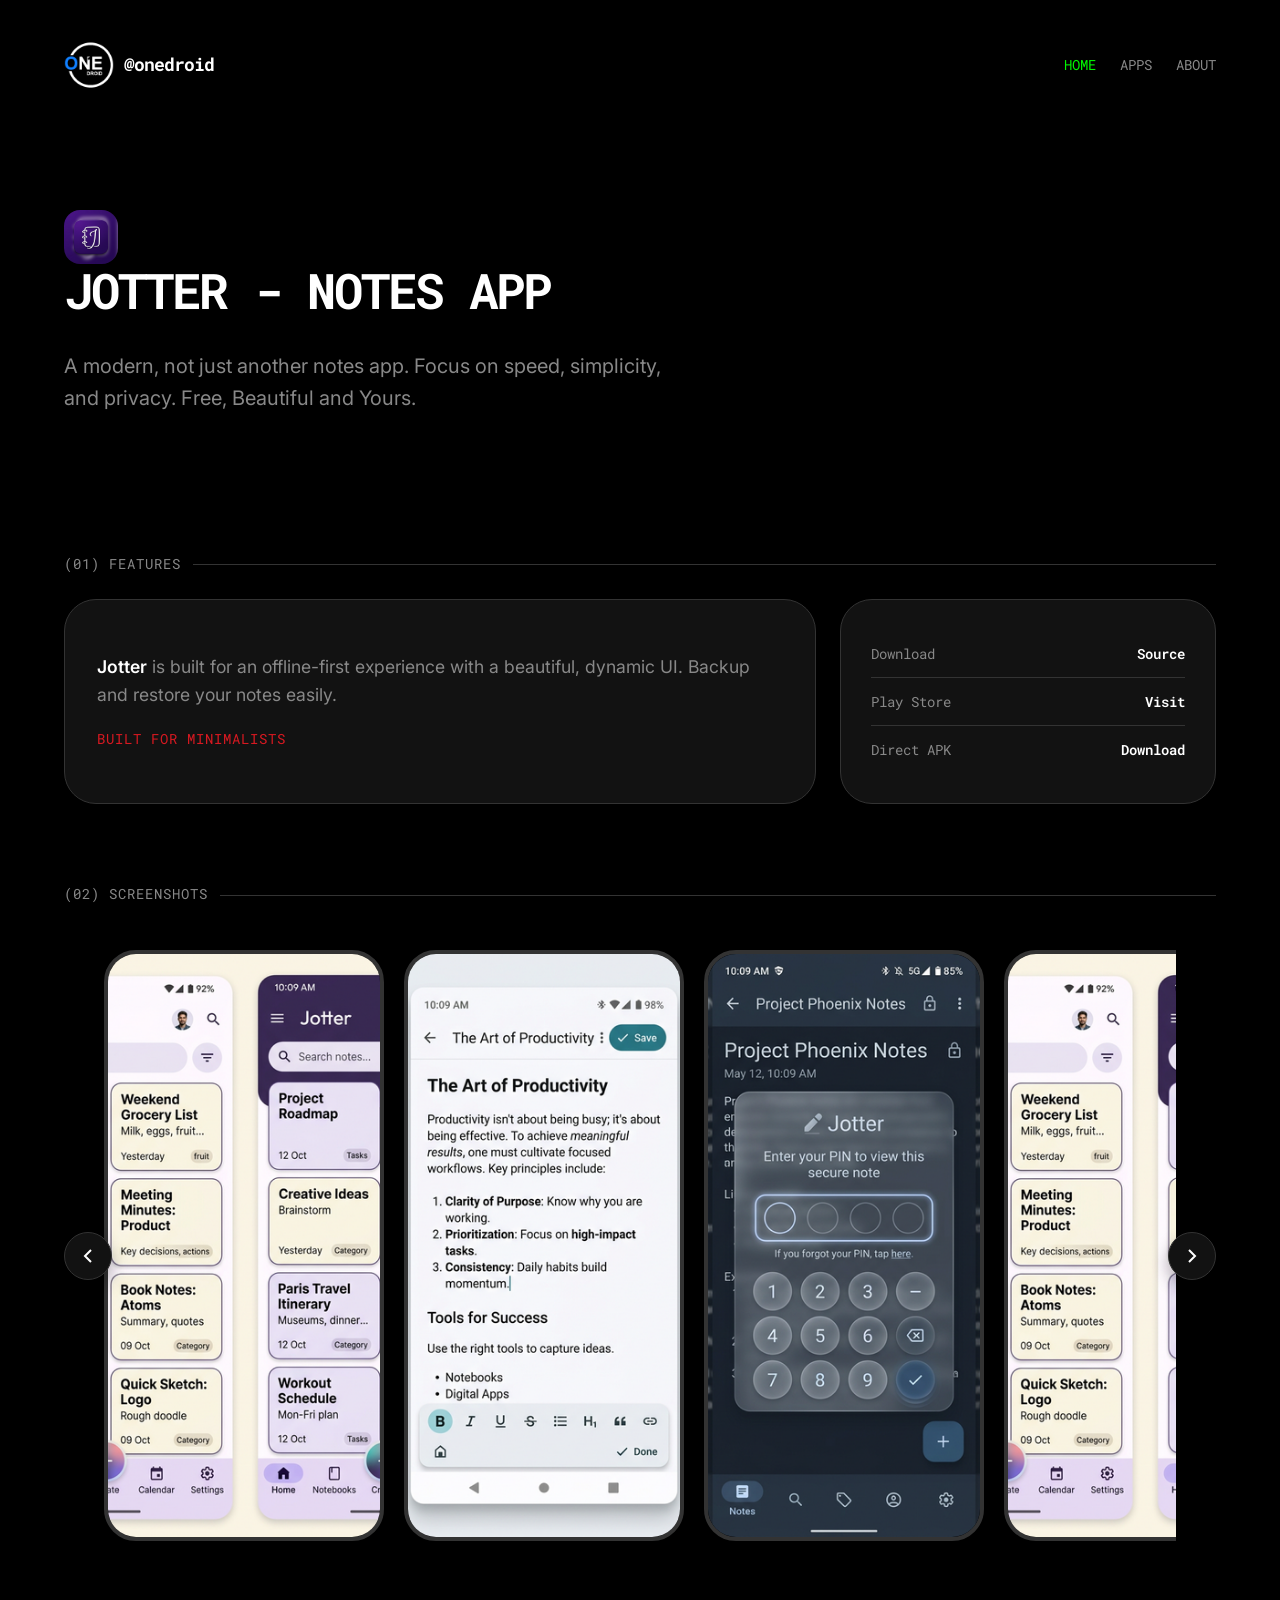
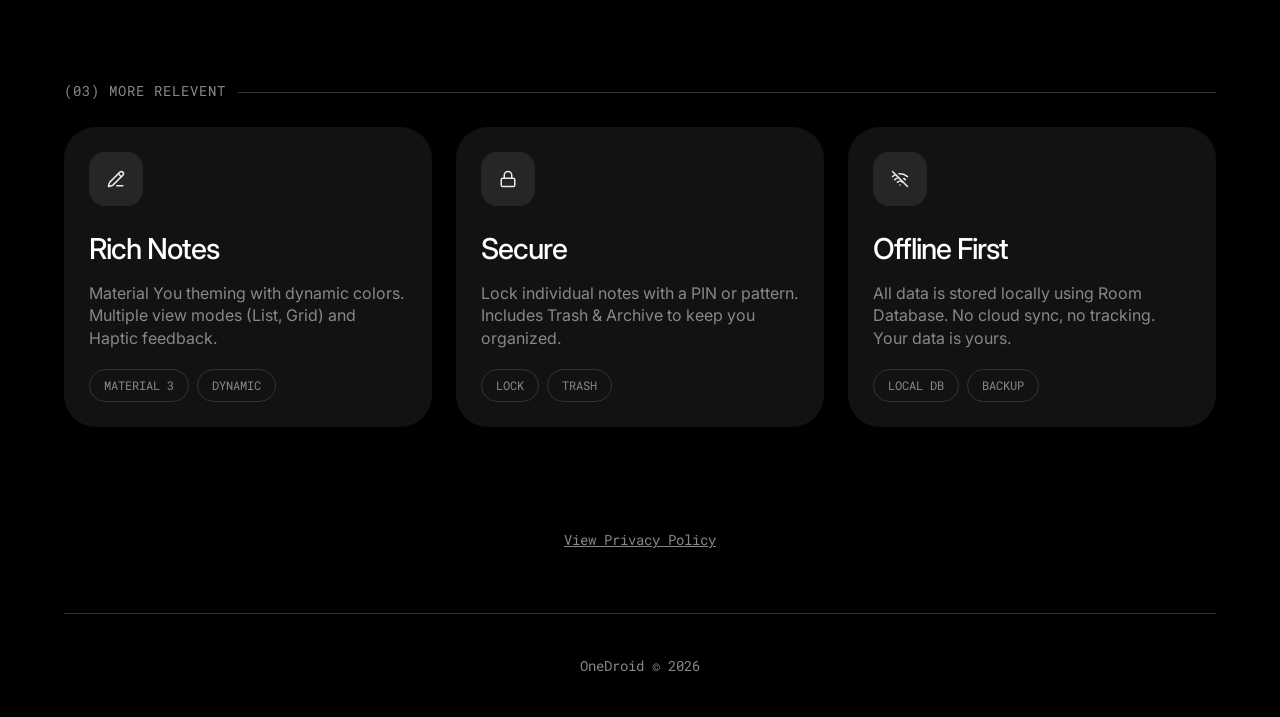
==== Jotter/index.html @ 7e1bf83a "Add Jotter landing pages, assets & styles Introduce the Jotter project website: add main Jotter inde" ====
<!DOCTYPE html>
<html lang="en">

<head>
    <meta charset="UTF-8">
    <meta name="viewport" content="width=device-width, initial-scale=1.0">
    <meta name="description" content="Jotter - A modern, open-source offline-first note-taking app.">
    <title>Jotter | Open Apps Labs</title>

    <link rel="stylesheet" href="../css/global.css">
    <link rel="icon" type="image/svg+xml" href="../icons/code-xml.svg">

    <link
        href="https://fonts.googleapis.com/css2?family=Inter:wght@400;600&family=Roboto+Mono:wght@400;500;700&display=swap"
        rel="stylesheet">
    <script src="../js/components.js" defer></script>

    <style>
        .jotter-specs {
            display: grid;
            grid-template-columns: 2fr 1fr;
            gap: 24px;
        }

        .privacy-link-wrapper {
            margin-bottom: 60px;
            text-align: center;
        }

        .privacy-link {
            font-family: var(--font-mono);
            color: var(--text-secondary);
            font-size: .85rem;
            text-decoration: underline;
            transition: color .2s;
        }

        .privacy-link:hover {
            color: var(--text-primary);
        }

        @media(max-width: 768px) {
            .jotter-specs {
                grid-template-columns: 1fr;
            }

            h1 {
                font-size: 2.8rem;
            }
        }

        /* Screenshots Section */
        .screenshots-section {
            margin-bottom: 100px;
            position: relative;
        }

        .screenshot-carousel-wrapper {
            position: relative;
            padding: 0 40px;
            /* Space for arrows */
        }

        .screenshot-carousel {
            display: flex;
            overflow-x: auto;
            gap: 20px;
            padding: 20px 0 40px;
            scroll-snap-type: x mandatory;
            scrollbar-width: none;
            -ms-overflow-style: none;
            scroll-behavior: smooth;
        }

        .screenshot-carousel::-webkit-scrollbar {
            display: none;
        }

        .screenshot-item {
            flex: 0 0 280px;
            aspect-ratio: 9 / 19;
            scroll-snap-align: start;
            border-radius: 32px;
            overflow: hidden;
            border: 4px solid var(--border-color);
            transition: all 0.4s cubic-bezier(0.4, 0, 0.2, 1);
            background: #000;
            position: relative;
        }

        .screenshot-item:hover {
            transform: translateY(-12px) scale(1.02);
            border-color: var(--text-primary);
            box-shadow: 0 30px 60px rgba(0, 0, 0, 0.6);
        }

        .screenshot-item img {
            width: 100%;
            height: 100%;
            object-fit: cover;
            display: block;
        }

        /* Mobile Adjustments */
        @media(max-width: 768px) {
            .screenshot-carousel-wrapper {
                padding: 0;
            }

            .screenshot-item {
                flex: 0 0 220px;
            }

            .screenshot-nav {
                display: none;
            }
        }

        /* Navigation Arrows */
        .screenshot-nav {
            position: absolute;
            top: 50%;
            left: 0;
            right: 0;
            transform: translateY(-50%);
            display: flex;
            justify-content: space-between;
            pointer-events: none;
            z-index: 10;
        }

        .nav-btn {
            background: var(--card-bg);
            border: 1px solid var(--border-color);
            color: var(--text-primary);
            width: 48px;
            height: 48px;
            border-radius: 50%;
            display: flex;
            align-items: center;
            justify-content: center;
            cursor: pointer;
            transition: all 0.3s ease;
            pointer-events: auto;
            box-shadow: 0 8px 16px rgba(0, 0, 0, 0.3);
        }

        .nav-btn:hover {
            background: var(--text-primary);
            color: var(--bg-color);
            transform: scale(1.1);
        }

        .nav-btn svg {
            width: 24px;
            height: 24px;
            stroke: currentColor;
            fill: none;
            stroke-width: 2;
        }

        /* Lightbox Modal */
        .lightbox {
            display: none;
            position: fixed;
            top: 0;
            left: 0;
            width: 100%;
            height: 100%;
            background: rgba(0, 0, 0, 0.95);
            z-index: 2000;
            justify-content: center;
            align-items: center;
            backdrop-filter: blur(10px);
            cursor: zoom-out;
            opacity: 0;
            transition: opacity 0.3s ease;
        }

        .lightbox.active {
            display: flex;
            opacity: 1;
        }

        .lightbox-content {
            max-width: 90%;
            max-height: 90vh;
            border-radius: 20px;
            box-shadow: 0 0 50px rgba(0, 0, 0, 0.5);
            transform: scale(0.9);
            transition: transform 0.3s cubic-bezier(0.4, 0, 0.2, 1);
            cursor: default;
        }

        .lightbox.active .lightbox-content {
            transform: scale(1);
        }

        .screenshot-item {
            cursor: zoom-in;
        }
    </style>
</head>

<body>
    <div class="container">
        <site-nav root="../"></site-nav>

        <header class="hero">

            <img src="../assets/jotter-icon.png" alt="Jotter App Icon" class="app-icon">

            <h1>Jotter - Notes app</h1>
            <p>
                A modern, <span class="love">not</span> just another notes app.
                Focus on speed, simplicity, and privacy.
                Free, Beautiful and Yours.
            </p>

        </header>

        <div class="section-label" id="features">(01) FEATURES</div>


        <div class="info-grid jotter-specs">
            <div class="glass-panel">
                <p class="bio-text">
                    <strong>Jotter</strong> is built for an offline-first experience with a
                    beautiful, dynamic UI.
                    Backup and restore your notes easily.
                </p>
                <p class="bio-sub">Built for Minimalists</p>
            </div>

            <div class="glass-panel" style="padding: 30px">
                <div class="stack-list">
                    <div class="stack-item"><span>Download</span><span>Source</span></div>
                    <div class="stack-item"><span>Play Store</span><span><a
                                href="https://play.google.com/store/apps/details?id=com.openappslabs.jotter"
                                target="_blank">Visit</a></span>
                    </div>
                    <div class="stack-item"><span>Direct APK</span><span><a
                                href="https://github.com/OpenAppsLabs/Jotter/releases/latest/download/app-release.apk"
                                target="_blank">Download</a></span>
                    </div>
                </div>
            </div>
        </div>



        <div class="section-label" id="screenshots">(02) SCREENSHOTS</div>

        <section class="screenshots-section">
            <div class="screenshot-carousel-wrapper">
                <div class="screenshot-nav">
                    <button class="nav-btn" id="shotPrev" aria-label="Previous">
                        <svg viewBox="0 0 24 24">
                            <path d="m15 18-6-6 6-6" />
                        </svg>
                    </button>
                    <button class="nav-btn" id="shotNext" aria-label="Next">
                        <svg viewBox="0 0 24 24">
                            <path d="m9 18 6-6-6-6" />
                        </svg>
                    </button>
                </div>
                <div class="screenshot-carousel" id="shotCarousel">
                    <div class="screenshot-item">
                        <img src="./screenshots/notes_list.png" alt="Notes List Screen">
                    </div>
                    <div class="screenshot-item">
                        <img src="./screenshots/note_editor.png" alt="Note Editor Screen">
                    </div>
                    <div class="screenshot-item">
                        <img src="./screenshots/lock_screen.png" alt="Secure Lock Screen">
                    </div>
                    <div class="screenshot-item">
                        <img src="./screenshots/notes_list.png" alt="Notes Grid View">
                    </div>
                </div>
            </div>
        </section>

        <div class="section-label" id="specs">(03) More Relevent </div>
        <div class="bento-grid">
            <article class="widget">
                <div>
                    <div class="widget-header">
                        <div class="app-icon">
                            <img src="../icons/pencil-line.svg" alt="Edit Icon">
                        </div>
                    </div>
                    <h3>Rich Notes</h3>
                    <p>Material You theming with dynamic colors. Multiple view modes (List, Grid)
                        and Haptic feedback.</p>
                </div>
                <div class="feature-pills">
                    <span class="pill">MATERIAL 3</span>
                    <span class="pill">DYNAMIC</span>
                </div>
            </article>

            <article class="widget">
                <div>
                    <div class="widget-header">
                        <div class="app-icon">
                            <img src="../icons/lock.svg" alt="Lock Icon">
                        </div>
                    </div>
                    <h3>Secure</h3>
                    <p>Lock individual notes with a PIN or pattern. Includes Trash & Archive to keep
                        you organized.</p>
                </div>
                <div class="feature-pills">
                    <span class="pill">LOCK</span>
                    <span class="pill">TRASH</span>
                </div>
            </article>

            <article class="widget">
                <div>
                    <div class="widget-header">
                        <div class="app-icon">
                            <img src="../icons/wifi-off.svg" alt="Offline Icon">
                        </div>
                    </div>
                    <h3>Offline First</h3>
                    <p>All data is stored locally using Room Database. No cloud sync, no tracking.
                        Your data is yours.</p>
                </div>
                <div class="feature-pills">
                    <span class="pill">LOCAL DB</span>
                    <span class="pill">BACKUP</span>
                </div>
            </article>
        </div>

        <div class="privacy-link-wrapper">
            <a href="./privacy" class="privacy-link">View Privacy Policy</a>
        </div>

        <site-footer></site-footer>
    </div>

    <!-- Lightbox -->
    <div class="lightbox" id="lightbox">
        <img class="lightbox-content" id="lightboxImg" src="" alt="Enlarged Screenshot">
    </div>

    <script>
                const carousel = documen            rousel');
                         ent.getElementById('shotPrev');
                const ne            entById('shotNext');

                if (carouse               const scrollAmou                       prevBtn.addEventLis                                                ({ left: -scrollAmount, behavior: 'smooth' });
                                         nextBtn.addEventListener('click', (                           carousel.scrollBy({ left: scrollAmount,                                    });
                          tbox Logic
                               ementById('lightbox');
                con                    ('lightboxImg');
                const shotItems = document.quer                mg')                Each(item => {
                        ite                                                lightboxImg.src = item.src;
                       x.cl                           dobody.style.overflow = 'hidden'; // Prevent scroll
                        });
                });

                lightbox.addEventListener('click', () => {
                        lightbox.classList.remove('active');
                        document.body.style.overflow = 'auto'; // Re-enable scroll
                });
    </script>
</body>

</html>
---- css/global.css ----
/* src/styles/global.css */

/* =========================================
   1. VARIABLES & THEME
   ========================================= */
:root {
  /* Default (Dark Mode) */
  --bg-color: #000000;
  --card-bg: #121212;
  --text-primary: #ffffff;
  --text-secondary: #888888;
  --accent-red: #d71921;
  --accent-green: #00f700;
  --border-color: #333333;

  --radius-large: 32px;
  --radius-small: 100px;

  --font-mono: 'Roboto Mono', monospace;
  --font-sans: 'Inter', sans-serif;
}

/* Light Mode Overrides */
:root.light-theme {
  --bg-color: #ffffff;
  --card-bg: #f4f4f5;
  --text-primary: #18181b;
  --text-secondary: #71717a;
  --border-color: #e4e4e7;
}

/* =========================================
   2. RESET & GLOBAL
   ========================================= */
* {
  box-sizing: border-box;
  margin: 0;
  padding: 0;
}

html {
  scroll-behavior: smooth;
}

body {
  background-color: var(--bg-color);
  color: var(--text-primary);
  font-family: var(--font-sans);
  line-height: 1.6;
  -webkit-font-smoothing: antialiased;
  transition: background-color 0.3s ease, color 0.3s ease;
}

a {
  text-decoration: none;
  color: inherit;
}

ul {
  list-style: none;
}

/* =========================================
   3. LAYOUT UTILITIES
   ========================================= */
.container {
  max-width: 1200px;
  margin: 0 auto;
  padding: 0 24px;
  display: flex;
  flex-direction: column;
  min-height: 100vh;
}

/* =========================================
   4. NAVBAR
   ========================================= */
nav {
  padding: 40px 0;
  display: flex;
  justify-content: space-between;
  align-items: center;
}

.logo {
  font-family: var(--font-mono);
  font-weight: 700;
  font-size: 1.1rem;
  letter-spacing: -1px;
  display: flex;
  align-items: center;
  gap: 10px;
  color: var(--text-primary);
}

.logo svg {
  width: 20px;
  height: 20px;
}

.nav-links {
  display: flex;
  gap: 24px;
  align-items: center;
  font-family: var(--font-mono);
  font-size: 0.9rem;
  color: var(--text-secondary);
}

.nav-links a:hover {
  color: var(--text-primary);
  text-decoration: underline;
}

#theme-toggle {
  background: none;
  border: none;
  cursor: pointer;
  padding: 4px;
  color: var(--text-secondary);
  display: flex;
  align-items: center;
  transition: color 0.3s ease;
}

#theme-toggle:hover {
  color: var(--text-primary);
}

/* =========================================
   5. HERO SECTION
   ========================================= */
.hero {
  padding: 80px 0 100px;
  max-width: 900px;
}

h1 {
  font-family: var(--font-mono);
  font-size: clamp(2.5rem, 3.8vw, 4rem);
  margin-bottom: 32px;
  text-transform: uppercase;
  line-height: 1.1;
  letter-spacing: -2px;
  color: var(--text-primary);
}

.hero p {
  font-size: 1.25rem;
  color: var(--text-secondary);
  max-width: 600px;
  margin-bottom: 40px;
}

.green {
  color: var(--accent-green);
}

/* =========================================
   6. BUTTONS
   ========================================= */
.btn-group {
  display: flex;
  gap: 16px;
  flex-wrap: wrap;
}

.btn {
  display: inline-flex;
  align-items: center;
  justify-content: center;
  gap: 10px;
  padding: 16px 32px;
  border-radius: var(--radius-small);
  font-family: var(--font-mono);
  font-weight: 500;
  font-size: 0.9rem;
  transition: all 0.3s ease;
  cursor: pointer;
  border: 1px solid var(--text-primary);
}

.btn-solid {
  background-color: var(--text-primary);
  color: var(--bg-color);
}

.btn-solid:hover {
  background-color: var(--accent-green);
  border-color: var(--accent-green);
  color: var(--text-primary);
}

.btn-outline {
  background: transparent;
  color: var(--text-primary);
  border-color: var(--border-color);
}

.btn-outline:hover {
  border-color: var(--text-primary);
}

/* =========================================
   7. BENTO GRID & WIDGETS
   ========================================= */
.section-label {
  font-family: var(--font-mono);
  color: var(--text-secondary);
  margin-bottom: 24px;
  display: flex;
  align-items: center;
  gap: 12px;
  font-size: 0.85rem;
  text-transform: uppercase;
  letter-spacing: 1px;
}

.section-label::after {
  content: '';
  flex-grow: 1;
  height: 1px;
  background: var(--border-color);
}

.bento-grid {
  display: grid;
  grid-template-columns: repeat(auto-fit, minmax(300px, 1fr));
  gap: 24px;
  margin-bottom: 100px;
}

.last {
  margin-bottom: 100px !important;
}
/* Projects Carousel */
.carousel-wrapper {
  position: relative;
  margin-bottom: 80px;
  padding: 0 30px;
  /* Shrink from sides */
}

.projects-carousel {
  display: flex;
  overflow-x: auto;
  gap: 24px;
  padding-bottom: 10px;
  padding-top: 10px;
  scroll-snap-type: x mandatory;
  scrollbar-width: none;
  /* Firefox */
  -ms-overflow-style: none;
  /* IE/Edge */
  scroll-behavior: smooth;
}

.projects-carousel::-webkit-scrollbar {
  display: none;
  /* Chrome/Safari */
}

.projects-carousel .widget-link {
  flex: 0 0 calc(33.333% - 16px);
  min-width: 300px;
  scroll-snap-align: start;
}

/* Arrows */
.carousel-nav {
  position: absolute;
  top: 50%;
  left: 5px;
  right: 5px;
  transform: translateY(-50%);
  display: flex;
  justify-content: space-between;
  pointer-events: none;
  /* Allow clicking through the container */
  z-index: 10;
  padding: 0 5px;
}

.arrow-btn {
  background: var(--card-bg);
  border: 1px solid var(--border-color);
  color: var(--text-primary);
  width: 44px;
  height: 44px;
  border-radius: 50%;
  display: flex;
  align-items: center;
  justify-content: center;
  cursor: pointer;
  transition: all 0.3s cubic-bezier(0.4, 0, 0.2, 1);
  pointer-events: auto;
  /* Re-enable pointer events for buttons */
  box-shadow: 0 4px 12px rgba(0, 0, 0, 0.3);
}

#prevBtn {
  transform: translateX(-100%);
}

#nextBtn {
  transform: translateX(100%);
}

.arrow-btn:hover {
  background: var(--text-primary);
  color: var(--bg-color);
  border-color: var(--text-primary);
  transform: scale(1.1);
}

#prevBtn:hover {
  transform: translateX(-100%) scale(1.1);
}

#nextBtn:hover {
  transform: translateX(100%) scale(1.1);
}

.arrow-btn svg {
  width: 24px;
  height: 24px;
  stroke: currentColor;
}

@media (max-width: 1024px) {
  .projects-carousel .widget-link {
    flex: 0 0 calc(50% - 12px);
  }
}

@media (max-width: 768px) {
  .projects-carousel .widget-link {
    flex: 0 0 100%;
  }

  .carousel-nav {
    display: none;
    /* Hide arrows on mobile as touch swiping is better */
  }

  .carousel-wrapper {
    margin-bottom: 60px;
  }
}

.widget-link {
  text-decoration: none;
  color: inherit;
  display: block;
  height: 100%;
}

.widget {
  background-color: var(--card-bg);
  border-radius: var(--radius-large);
  padding: 24px;
  /* Reduced from 32px */
  display: flex;
  flex-direction: column;
  justify-content: space-between;
  min-height: 300px;
  /* Reduced from 350px */
  transition: transform 0.3s ease, background-color 0.3s ease;
  height: 100%;
  border: 1px solid transparent;
}

.widget:hover {
  transform: translateY(-5px);
  background-color: var(--border-color);
}

.widget-header {
  display: flex;
  justify-content: space-between;
  margin-bottom: 20px;
}

.app-icon {
  width: 54px;
  height: 54px;
  background: #262626;
  border-radius: 16px;
  display: flex;
  align-items: center;
  justify-content: center;
  font-size: 24px;
  color: var(--text-primary);
}

:root.light-theme .app-icon {
  background: #e4e4e7;
}

.app-icon img {
  width: 28px;
  height: 28px;
  display: block;
}

.widget h3 {
  font-size: 1.8rem;
  margin-bottom: 10px;
  font-weight: 500;
  letter-spacing: -1px;
  color: var(--text-primary);
}

.widget p {
  color: var(--text-secondary);
  font-size: 1rem;
  line-height: 1.4;
}

.feature-pills {
  display: flex;
  flex-wrap: wrap;
  gap: 8px;
  margin-top: auto;
}

.pill {
  font-family: var(--font-mono);
  font-size: 0.75rem;
  padding: 6px 14px;
  border: 1px solid var(--border-color);
  border-radius: var(--radius-small);
  color: var(--text-secondary);
}

/* =========================================
   8. INFO GRID / SPECS
   ========================================= */
.info-grid {
  display: grid;
  grid-template-columns: repeat(auto-fit, minmax(300px, 1fr));
  gap: 24px;
  margin-bottom: 80px;
}

.glass-panel {
  background: var(--card-bg);
  border: 1px solid var(--border-color);
  border-radius: var(--radius-large);
  padding: 32px;
  display: flex;
  flex-direction: column;
  justify-content: center;
}

.bio-text {
  font-size: 1.1rem;
  color: var(--text-secondary);
  line-height: 1.6;
  margin-bottom: 20px;
}

.bio-text strong {
  color: var(--text-primary);
  font-weight: 600;
}

.bio-sub {
  font-family: var(--font-mono);
  font-size: 0.85rem;
  color: var(--accent-red);
  text-transform: uppercase;
  letter-spacing: 1px;
}

.stack-list {
  display: flex;
  flex-direction: column;
}

.stack-item {
  display: flex;
  justify-content: space-between;
  padding: 12px 0;
  border-bottom: 1px solid var(--border-color);
  font-family: var(--font-mono);
  font-size: 0.9rem;
  color: var(--text-secondary);
}

.stack-item:last-child {
  border-bottom: none;
}

.stack-item span:last-child {
  color: var(--text-primary);
  font-weight: 600;
}

/* =========================================
   9. PRIVACY POLICY STYLES (Tight & Wide)
   ========================================= */

/* Wider container so it isn't "squeezed" */
.policy-layout {
  max-width: 1200px;
  /* Changed from 960px to match .container */
  margin: 40px auto 80px;
  width: 100%;
}

/* Header - Compact */
.policy-layout header {
  margin-bottom: 32px;
  /* Reduced from 60px */
  border-bottom: 1px solid var(--border-color);
  padding-bottom: 24px;
}

.breadcrumb {
  font-family: var(--font-mono);
  font-size: 0.8rem;
  color: var(--accent-red);
  margin-bottom: 8px;
  letter-spacing: 1px;
  font-weight: 700;
  text-transform: uppercase;
}

.policy-layout h1 {
  font-family: var(--font-sans);
  font-size: 2.5rem;
  /* Reduced size for better fit */
  font-weight: 700;
  line-height: 1.1;
  margin-bottom: 8px;
  color: var(--text-primary);
}

.meta {
  font-family: var(--font-mono);
  color: var(--text-secondary);
  font-size: 0.85rem;
}

/* TL;DR Box - Tighter */
.tldr-box {
  background: rgba(255, 255, 255, 0.03);
  padding: 16px 20px;
  /* Tighter padding */
  border-radius: 8px;
  margin-bottom: 40px;
  font-size: 0.95rem;
  line-height: 1.5;
  color: var(--text-primary);
  border-left: 3px solid var(--accent-red);
}

:root.light-theme .tldr-box {
  background: rgba(0, 0, 0, 0.05);
}

/* Content Sections - Less "Spacey" */
.content section {
  margin-bottom: 32px;
  /* Reduced from 60px */
}

.content h2 {
  font-family: var(--font-mono);
  font-size: 1.1rem;
  color: var(--text-primary);
  margin-bottom: 12px;
  text-transform: uppercase;
  font-weight: 700;
  letter-spacing: 0.5px;
}

.content p {
  font-size: 1rem;
  line-height: 1.6;
  color: var(--text-secondary);
  margin-bottom: 16px;
}

/* Lists - Compact & Clean */
.content ul {
  margin-top: 12px;
  padding-left: 0;
  display: grid;
  grid-template-columns: repeat(auto-fit,
      minmax(300px, 1fr));
  /* Two columns if space allows */
  gap: 20px;
}

.content li {
  background: var(--card-bg);
  padding: 16px;
  border-radius: 8px;
  border: 1px solid var(--border-color);
}

.content li strong {
  font-family: var(--font-mono);
  font-size: 0.9rem;
  color: var(--text-primary);
  display: block;
  margin-bottom: 4px;
}

.muted {
  font-size: 0.9rem;
  color: var(--text-secondary);
  line-height: 1.4;
  display: block;
}

/* Link */
.link-highlight {
  color: var(--text-primary);
  text-decoration: underline;
  text-decoration-color: var(--accent-red);
}

/* =========================================
   10. FOOTER
   ========================================= */
footer {
  border-top: 1px solid var(--border-color);
  padding: 40px 0;
  display: flex;
  justify-content: center;
  align-items: center;
  margin-top: auto;
}

.copyright {
  font-family: var(--font-mono);
  color: var(--text-secondary);
  font-size: 0.9rem;
}

/* =========================================
   11. RESPONSIVE
   ========================================= */
@media (max-width: 768px) {
  .hero {
    padding: 40px 0 60px;
  }

  h1 {
    font-size: 2.5rem;
  }

  .widget {
    min-height: auto;
  }

  .info-grid {
    grid-template-columns: 1fr;
  }
}

/* =========================================
   FIX FOR ICONS
   ========================================= */

/* 1. Global Icon Sizing */
.btn img,
.logo-icon,
.app-icon img {
  display: block;
  width: 18px;
  height: 18px;
  object-fit: contain;
}


.onedroid-icon {
  font-family: var(--font-mono);
  display: block;
  width: 50px;
  height: 50px;
  object-fit: contain;
}

/* 2. Icons in Dark Backgrounds (Invert to White) */
/* This handles the app cards and the outline button */
.app-icon img,
.btn-outline img,
.logo-icon {
  filter: brightness(0) invert(1);
  opacity: 0.9;
}

/* 3. Icons in Light Backgrounds (Invert to Black) */
/* Since .btn-solid is white, we need the icon to be black */
.btn-solid img {
  filter: brightness(0);
  /* Forces the icon to be pure black */
  opacity: 1;
}

.disabled {
  pointer-events: none;
  opacity: 0.5;
  cursor: not-allowed;
}
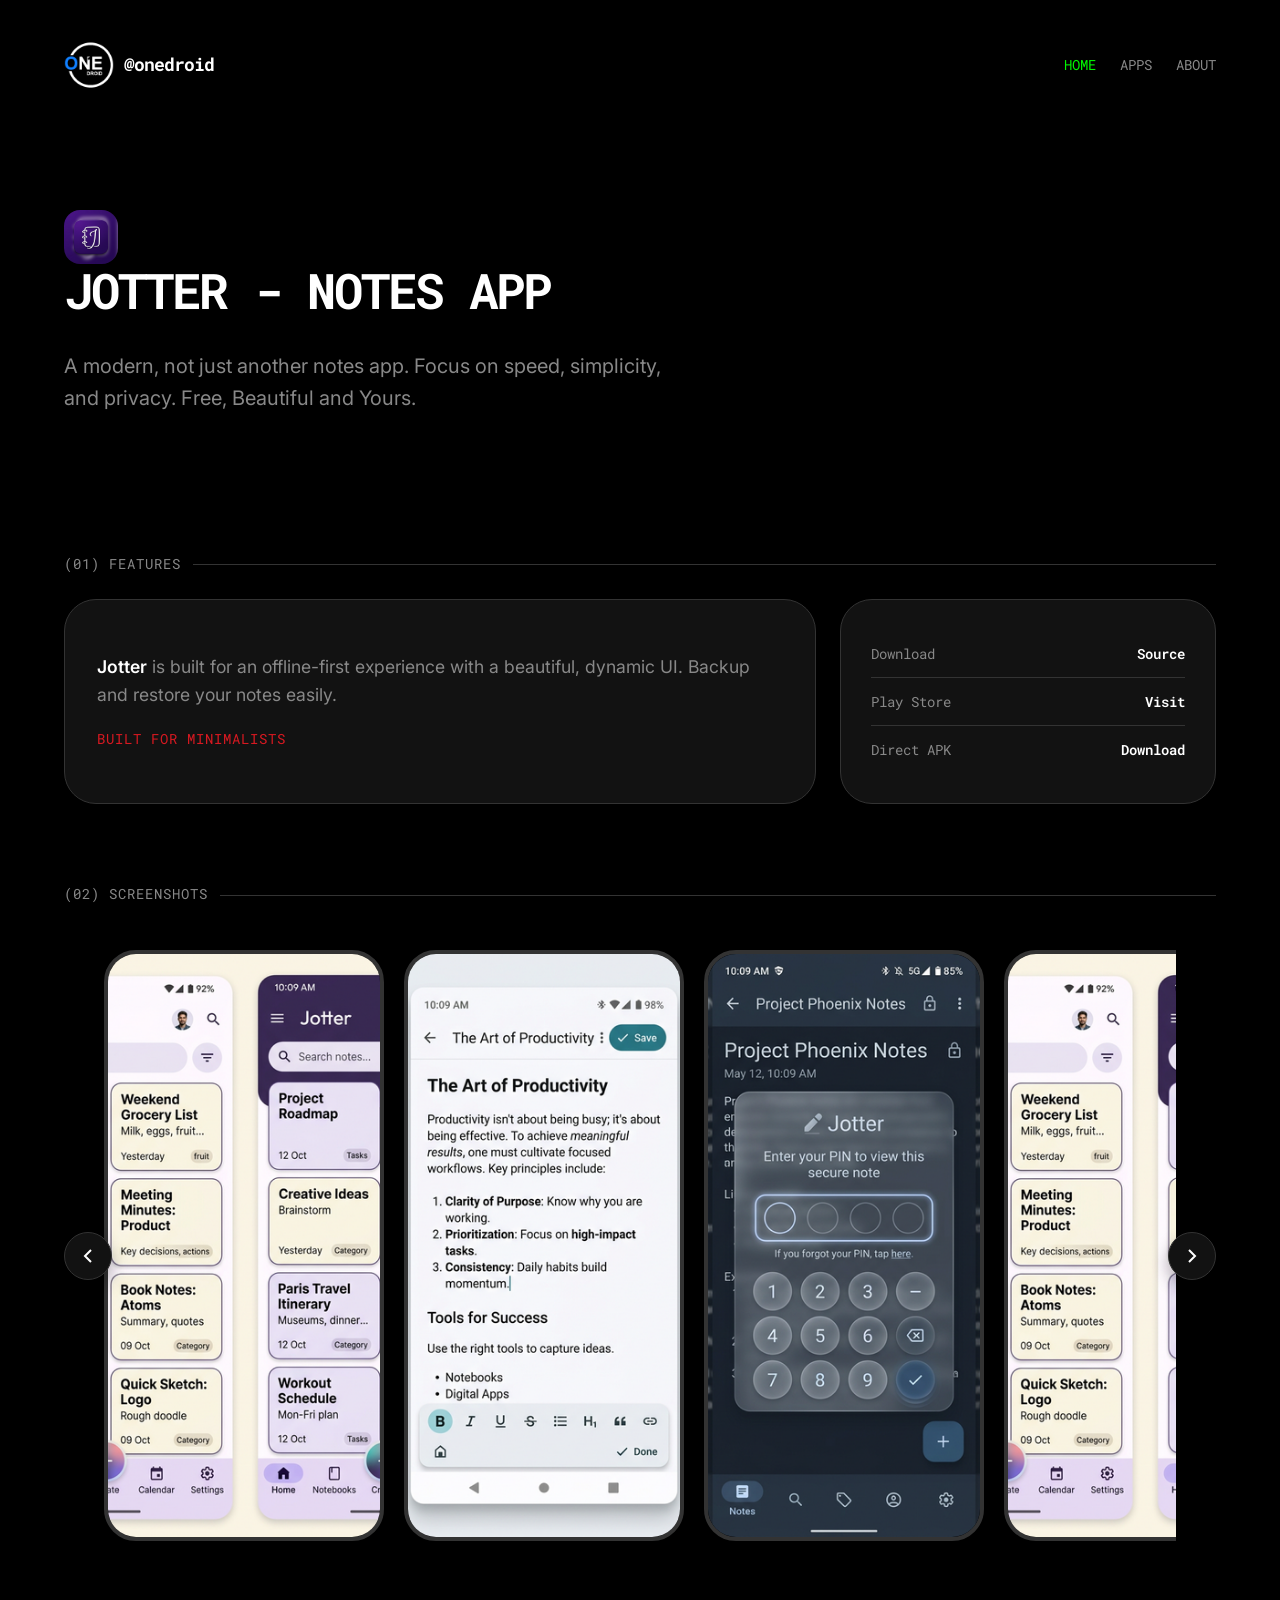
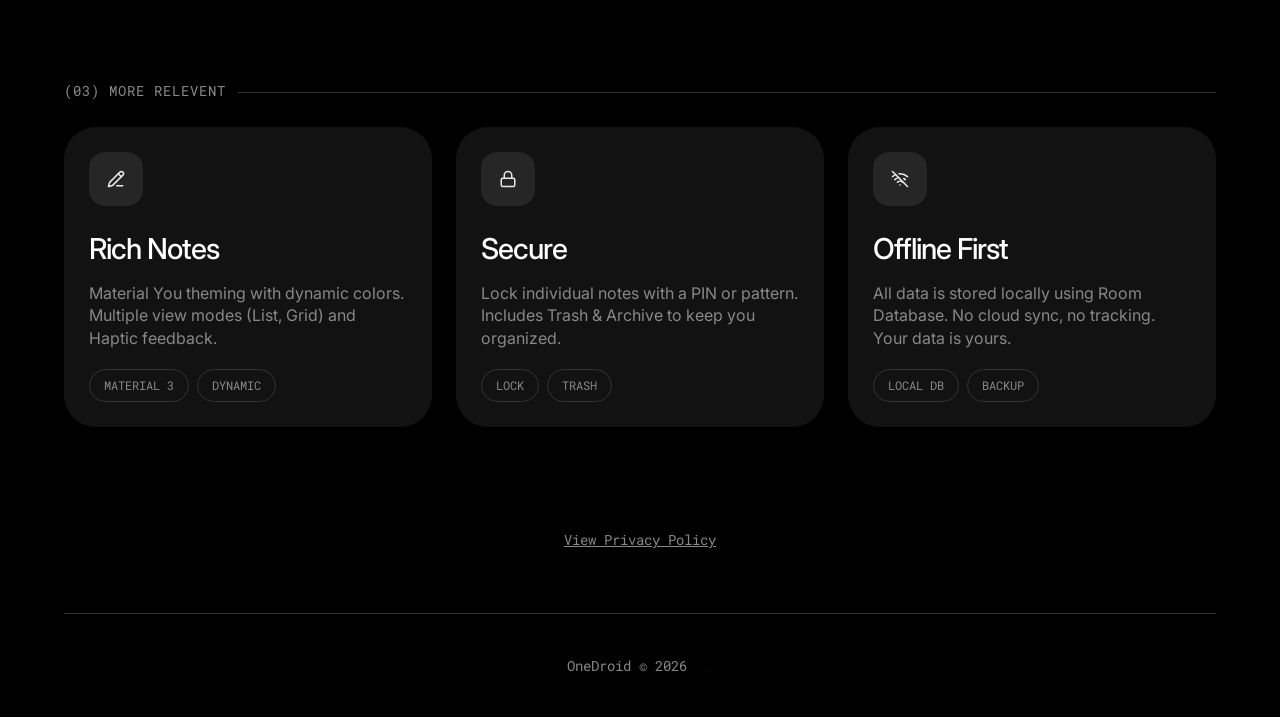
==== commit 6894c900: "Add content-driven components and admin Replace hardcoded page sections with reusable web components" ====
--- a/Jotter/index.html
+++ b/Jotter/index.html
@@ -206,141 +206,19 @@
     <div class="container">
         <site-nav root="../"></site-nav>
 
-        <header class="hero">
-
-            <img src="../assets/jotter-icon.png" alt="Jotter App Icon" class="app-icon">
-
-            <h1>Jotter - Notes app</h1>
-            <p>
-                A modern, <span class="love">not</span> just another notes app.
-                Focus on speed, simplicity, and privacy.
-                Free, Beautiful and Yours.
-            </p>
-
-        </header>
-
-        <div class="section-label" id="features">(01) FEATURES</div>
-
-
-        <div class="info-grid jotter-specs">
-            <div class="glass-panel">
-                <p class="bio-text">
-                    <strong>Jotter</strong> is built for an offline-first experience with a
-                    beautiful, dynamic UI.
-                    Backup and restore your notes easily.
-                </p>
-                <p class="bio-sub">Built for Minimalists</p>
-            </div>
-
-            <div class="glass-panel" style="padding: 30px">
-                <div class="stack-list">
-                    <div class="stack-item"><span>Download</span><span>Source</span></div>
-                    <div class="stack-item"><span>Play Store</span><span><a
-                                href="https://play.google.com/store/apps/details?id=com.openappslabs.jotter"
-                                target="_blank">Visit</a></span>
-                    </div>
-                    <div class="stack-item"><span>Direct APK</span><span><a
-                                href="https://github.com/OpenAppsLabs/Jotter/releases/latest/download/app-release.apk"
-                                target="_blank">Download</a></span>
-                    </div>
-                </div>
-            </div>
-        </div>
-
-
-
-        <div class="section-label" id="screenshots">(02) SCREENSHOTS</div>
-
-        <section class="screenshots-section">
-            <div class="screenshot-carousel-wrapper">
-                <div class="screenshot-nav">
-                    <button class="nav-btn" id="shotPrev" aria-label="Previous">
-                        <svg viewBox="0 0 24 24">
-                            <path d="m15 18-6-6 6-6" />
-                        </svg>
-                    </button>
-                    <button class="nav-btn" id="shotNext" aria-label="Next">
-                        <svg viewBox="0 0 24 24">
-                            <path d="m9 18 6-6-6-6" />
-                        </svg>
-                    </button>
-                </div>
-                <div class="screenshot-carousel" id="shotCarousel">
-                    <div class="screenshot-item">
-                        <img src="./screenshots/notes_list.png" alt="Notes List Screen">
-                    </div>
-                    <div class="screenshot-item">
-                        <img src="./screenshots/note_editor.png" alt="Note Editor Screen">
-                    </div>
-                    <div class="screenshot-item">
-                        <img src="./screenshots/lock_screen.png" alt="Secure Lock Screen">
-                    </div>
-                    <div class="screenshot-item">
-                        <img src="./screenshots/notes_list.png" alt="Notes Grid View">
-                    </div>
-                </div>
-            </div>
-        </section>
-
-        <div class="section-label" id="specs">(03) More Relevent </div>
-        <div class="bento-grid">
-            <article class="widget">
-                <div>
-                    <div class="widget-header">
-                        <div class="app-icon">
-                            <img src="../icons/pencil-line.svg" alt="Edit Icon">
-                        </div>
-                    </div>
-                    <h3>Rich Notes</h3>
-                    <p>Material You theming with dynamic colors. Multiple view modes (List, Grid)
-                        and Haptic feedback.</p>
-                </div>
-                <div class="feature-pills">
-                    <span class="pill">MATERIAL 3</span>
-                    <span class="pill">DYNAMIC</span>
-                </div>
-            </article>
-
-            <article class="widget">
-                <div>
-                    <div class="widget-header">
-                        <div class="app-icon">
-                            <img src="../icons/lock.svg" alt="Lock Icon">
-                        </div>
-                    </div>
-                    <h3>Secure</h3>
-                    <p>Lock individual notes with a PIN or pattern. Includes Trash & Archive to keep
-                        you organized.</p>
-                </div>
-                <div class="feature-pills">
-                    <span class="pill">LOCK</span>
-                    <span class="pill">TRASH</span>
-                </div>
-            </article>
-
-            <article class="widget">
-                <div>
-                    <div class="widget-header">
-                        <div class="app-icon">
-                            <img src="../icons/wifi-off.svg" alt="Offline Icon">
-                        </div>
-                    </div>
-                    <h3>Offline First</h3>
-                    <p>All data is stored locally using Room Database. No cloud sync, no tracking.
-                        Your data is yours.</p>
-                </div>
-                <div class="feature-pills">
-                    <span class="pill">LOCAL DB</span>
-                    <span class="pill">BACKUP</span>
-                </div>
-            </article>
-        </div>
+        <hero-section root="../" page="jotter"></hero-section>
+
+        <jotter-specs root="../"></jotter-specs>
+
+        <screenshot-carousel root="../"></screenshot-carousel>
+
+        <feature-grid root="../"></feature-grid>
 
         <div class="privacy-link-wrapper">
             <a href="./privacy" class="privacy-link">View Privacy Policy</a>
         </div>
 
-        <site-footer></site-footer>
+        <site-footer root="../"></site-footer>
     </div>
 
     <!-- Lightbox -->
@@ -348,27 +226,6 @@
         <img class="lightbox-content" id="lightboxImg" src="" alt="Enlarged Screenshot">
     </div>
 
-    <script>
-                const carousel = documen            rousel');
-                         ent.getElementById('shotPrev');
-                const ne            entById('shotNext');
-
-                if (carouse               const scrollAmou                       prevBtn.addEventLis                                                ({ left: -scrollAmount, behavior: 'smooth' });
-                                         nextBtn.addEventListener('click', (                           carousel.scrollBy({ left: scrollAmount,                                    });
-                          tbox Logic
-                               ementById('lightbox');
-                con                    ('lightboxImg');
-                const shotItems = document.quer                mg')                Each(item => {
-                        ite                                                lightboxImg.src = item.src;
-                       x.cl                           dobody.style.overflow = 'hidden'; // Prevent scroll
-                        });
-                });
-
-                lightbox.addEventListener('click', () => {
-                        lightbox.classList.remove('active');
-                        document.body.style.overflow = 'auto'; // Re-enable scroll
-                });
-    </script>
 </body>
 
 </html>
